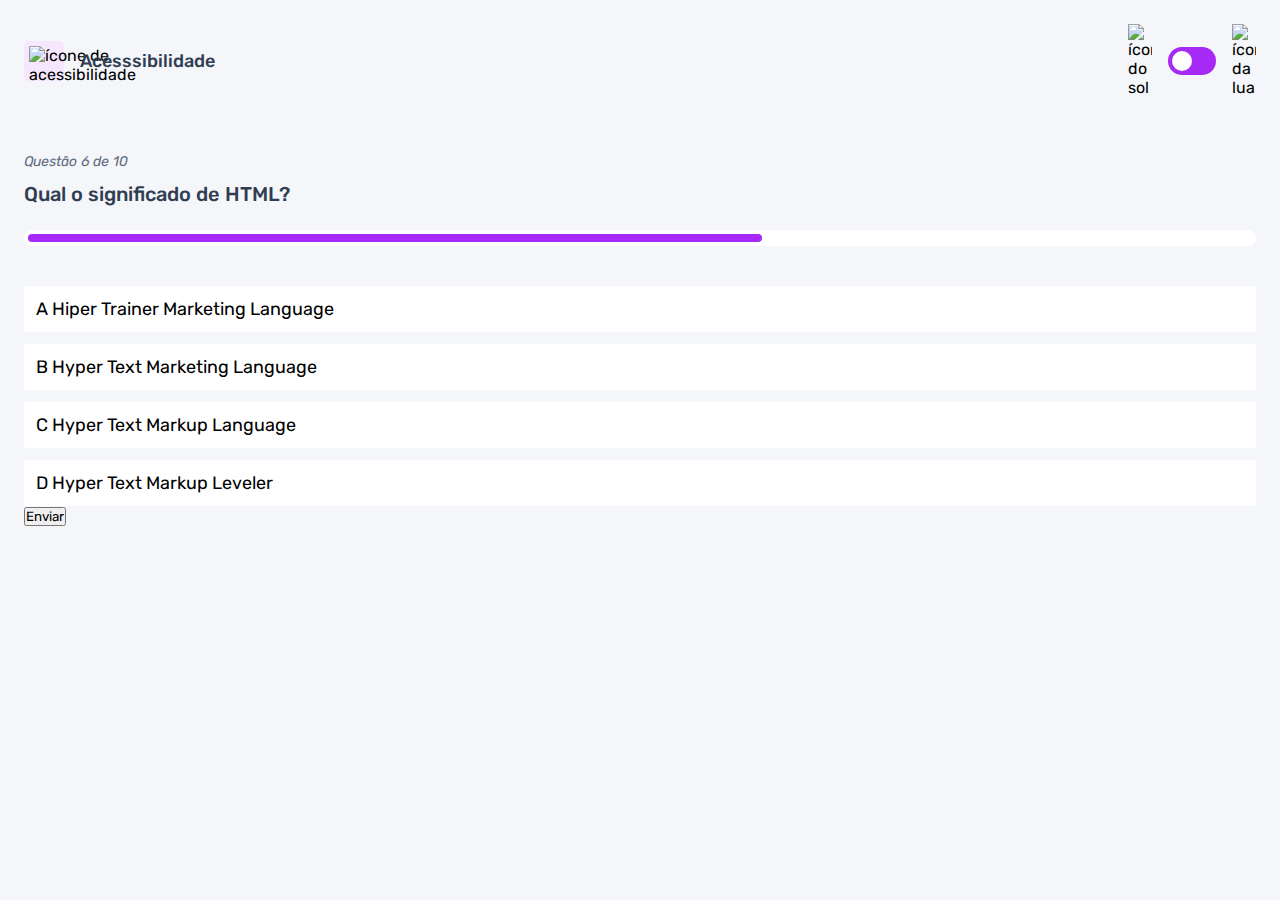
==== pages/quiz/quiz.html @ 2f04f4eb "estilização da página do quiz na metade." ====
<!DOCTYPE html>
<html lang="en">
<head>
    <meta charset="UTF-8">
    <meta name="viewport" content="width=device-width, initial-scale=1.0">
    <link rel="preconnect" href="https://fonts.googleapis.com">
    <link rel="preconnect" href="https://fonts.gstatic.com" crossorigin>
    <link href="https://fonts.googleapis.com/css2?family=Rubik:ital,wght@0,300..900;1,300..900&display=swap" rel="stylesheet">
    <link rel="stylesheet" href="quiz.css">
    <title>Quiz App</title>
</head>
<body>
    <header>
        <div class="assunto">
            <dvi class="assunto_icone">
                <img src="../../assets/images/icon-accessibility.svg" alt="ícone de acessibilidade">
            </dvi>

            <h1>Acesssibilidade</h1>
        </div>

        <div class="tema">
            <img src="../..//assets/images/icon-sun-dark.svg" alt="ícone do sol">
            <button>
                <div></div>
            </button>
            <img src="../../assets/images/icon-moon-dark.svg" alt="ícone da lua"
        </div>
    </header>

    <main>
        <section class="pergunta">
            <p>Questão 6 de 10</p>

            <h2>Qual o significado de HTML?</h2>

            <div class="barra_progresso">
                <div></div>
            </div>
        </section>

        <section class="alternativas">
            <form action="">
                <label for="alternativa_a">
                    <input type="radio" id="alternativa_a">
                    
                    <div>
                        <span>A</span>
                        Hiper Trainer Marketing Language
                    </div>
                </label>

                <label for="alternativa_b">
                    <input type="radio" id="alternativa_b">

                    <div>
                        <span>B</span>
                        Hyper Text Marketing Language
                    </div>
                </label>

                <label for="alternativa_c">
                    <input type="radio" id="alternativa_c">

                    <div>
                        <span>C</span>
                        Hyper Text Markup Language
                    </div>
                </label>

                <label for="alternativa_d">
                    <input type="radio" id="alternativa_d">

                    <div>
                        <span>D</span>
                        Hyper Text Markup Leveler
                    </div>
                </label>
            </form>

            <button>Enviar</button>
        </section>
    </main>
</body>
</html>
---- pages/quiz/quiz.css ----
* {
    margin: 0;
    padding: 0;
    box-sizing: border-box;
    font-family: "Rubik", sans-serif;
    -webkit-font-smoothing: antialiased;
}

:root {
    --bg-color: #f4f6fa;
    --purple: #a729f5;
    --primary-text-color: #313e51;
    --secondary-text-color: #626c7f;
    --button-bg: #fff;
    --shadow: 0px 16px 40px 0px rgba(143, 160, 193, 0.14);
    --bg-html: #fff1e9;
    --bg-css: #e0fdef;
    --bg-javascript: #ebf0ff;
    --bg-acessibilidade: #f6e7ff;
    --white: #fff;
    --bg-mobile: url(../../assets/images/pattern-background-mobile-light.svg);
    --bg-desktop: url(../../assests/images/pattern-background-desktop-light.svg);
}

body.escuro {
    --bg-color: #313e51;
    --bg-mobile: url(../../assets/images/pattern-background-mobile-dark.svg);
    --bg-desktop: url(../../assests/images/pattern-background-desktop-dark.svg);
    --primary-text-color: #fff;
    --secondary-text-color: #abc1e1;
    --button-bg: #3b4d66;
    --shadow: 0px 16px 40px 0px rgba(49, 62, 81, 0.14);
}

body {
    height: 100svh;
    background: var(--bg-mobile) var(--bg-color);
    background-repeat: no-repeat;
    background-size: cover;
}

header {
    display: flex;
    justify-content: space-between;
    padding: 16px 24px;
}

.assunto {
    display: flex;
    align-items: center;
    gap: 16px;
}

.assunto_icone {
    background: var(--bg-acessibilidade);
    width: 40px;
    height: 40px;
    padding: 5px;
    border-radius: 5px;
}

.assunto_icone img {
    width: 100%
}

.assunto h1 {
    font-size: 18px;
    font-weight: 500;
    color: var(--primary-text-color)
}

.tema {
    padding: 8px 0;
    display: flex;
    align-items: center;
    gap: 8px;
}

.tema img {
    width: 16px;
}

.tema button {
    height: 20px;
    width: 32px;
    background: var(--purple);
    border: 0;
    border-radius: 999px;
    padding: 4px;
}

.tema button div {
    background: var(--white);
    width: 12px;
    height: 12px;
    border-radius: 999px;
}

main {
    padding: 32px 24px;
}

.pergunta {
    margin-bottom: 40px;
}

.pergunta p {
    font-style: italic;
    font-size: 14px;
    color: var(--secondary-text-color);
    margin-bottom: 12px;
}

.pergunta h2 {
    font-size: 20px;
    font-weight: 500;
    color: var(--primary-text-color);
    line-height: 24px;
    margin-bottom: 24px;
}

.barra_progresso {
    background: var(--button-bg);
    height: 16px;
    padding: 4px;
    border-radius: 999px;
}

.barra_progresso div {
    height: 100%;
    width: 60%;
    background: var(--purple);
    border-radius: 999px;
}

.alternativas form {
    display: flex;
    flex-direction: column;
    gap: 12px;
}

.alternativas label {
    display: block;
    background: var(--button-bg);
    padding: 12px;
    font-size: 18px;
}

.alternativas input {
    display: none;
}

@media(min-width: 1100px) {
    .tema {
        gap: 16px;
    }

    .tema img {
       width: 24px; 
    }

    .tema button {
        width: 48px;
        height: 28px;
    }

    .tema button div {
        width: 20px;
        height: 20px;
    }
}
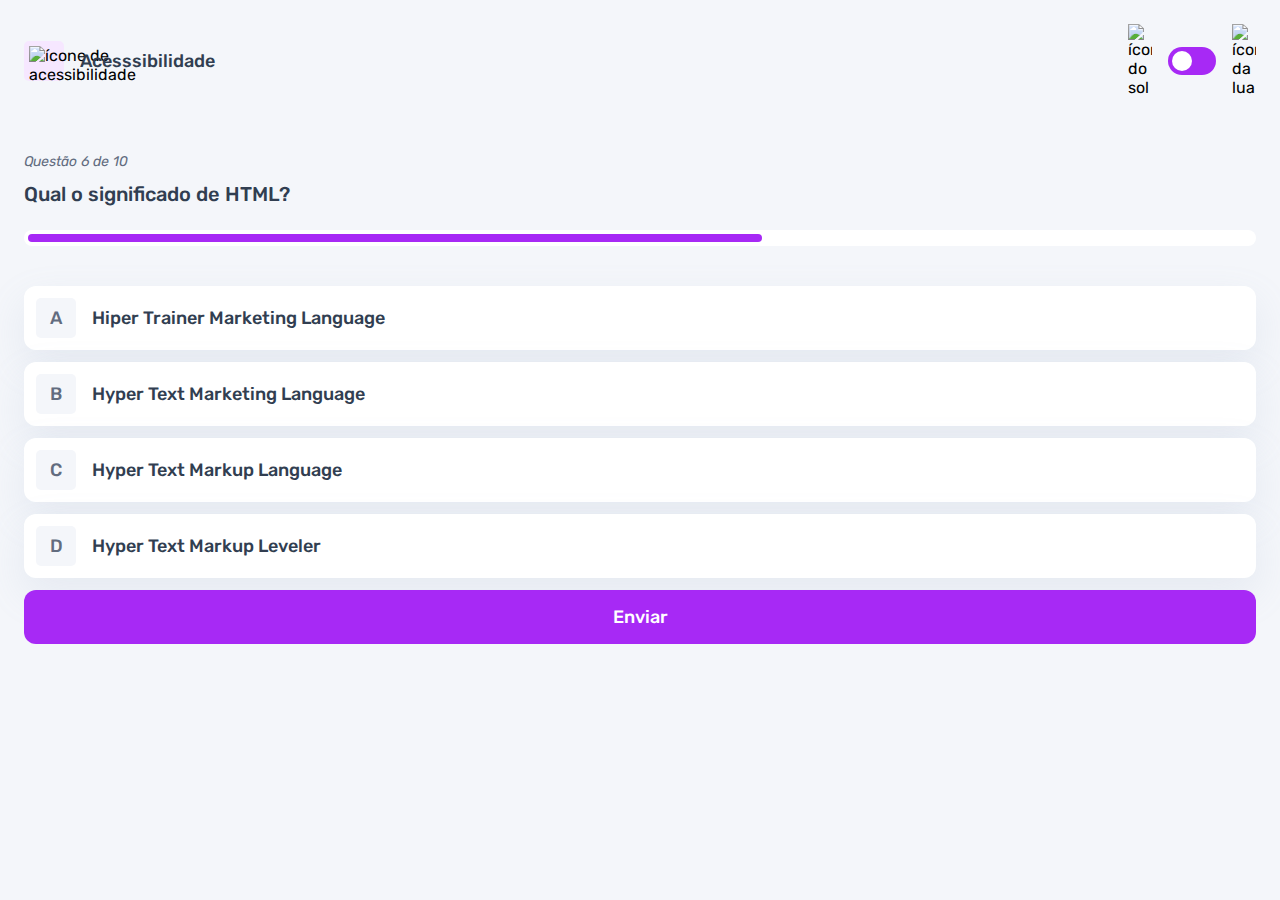
==== commit 522f0493: "adicionado o efeito de seleção nas alternativas." ====
--- a/pages/quiz/quiz.html
+++ b/pages/quiz/quiz.html
@@ -42,7 +42,7 @@
         <section class="alternativas">
             <form action="">
                 <label for="alternativa_a">
-                    <input type="radio" id="alternativa_a">
+                    <input type="radio" id="alternativa_a" name="alternativa">
                     
                     <div>
                         <span>A</span>
@@ -51,7 +51,7 @@
                 </label>
 
                 <label for="alternativa_b">
-                    <input type="radio" id="alternativa_b">
+                    <input type="radio" id="alternativa_b" name="alternativa">
 
                     <div>
                         <span>B</span>
@@ -60,7 +60,7 @@
                 </label>
 
                 <label for="alternativa_c">
-                    <input type="radio" id="alternativa_c">
+                    <input type="radio" id="alternativa_c" name="alternativa">
 
                     <div>
                         <span>C</span>
@@ -69,7 +69,7 @@
                 </label>
 
                 <label for="alternativa_d">
-                    <input type="radio" id="alternativa_d">
+                    <input type="radio" id="alternativa_d" name="alternativa">
 
                     <div>
                         <span>D</span>
--- a/pages/quiz/quiz.css
+++ b/pages/quiz/quiz.css
@@ -18,6 +18,8 @@
     --bg-javascript: #ebf0ff;
     --bg-acessibilidade: #f6e7ff;
     --white: #fff;
+    --green: #26d782;
+    --red: #ee5454;
     --bg-mobile: url(../../assets/images/pattern-background-mobile-light.svg);
     --bg-desktop: url(../../assests/images/pattern-background-desktop-light.svg);
 }
@@ -137,6 +139,7 @@
     display: flex;
     flex-direction: column;
     gap: 12px;
+    margin-bottom: 12px;
 }
 
 .alternativas label {
@@ -144,10 +147,55 @@
     background: var(--button-bg);
     padding: 12px;
     font-size: 18px;
+    font-weight: 500;
+    border-radius: 12px;
+    box-shadow: var(--shadow);
+    color: var(--primary-text-color);
+}
+
+.alternativas label:has(input:checked){
+    outline: 3px solid var(--purple);
+
+    & span {
+        background: var(--purple);
+        color: var(--white)
+    }
 }
 
 .alternativas input {
     display: none;
+}
+
+.alternativas div {
+    display: flex;
+    align-items: center;
+    gap: 16px;
+}
+
+.alternativas div span {
+    display: block;
+    width: 40px;
+    height: 40px;
+    background: var(--bg-color);
+    border-radius: 5px;
+    color: var(--secondary-text-color);
+
+    display: flex;
+    align-items: center;
+    justify-content: center;
+    flex-shrink: 0;
+}
+
+.alternativas button {
+    padding: 16px;
+    border-radius: 12px;
+    border: none;
+    background: var(--purple);
+    color: var(--white);
+    width: 100%;
+
+    font-size: 18px;
+    font-weight: 500;
 }
 
 @media(min-width: 1100px) {
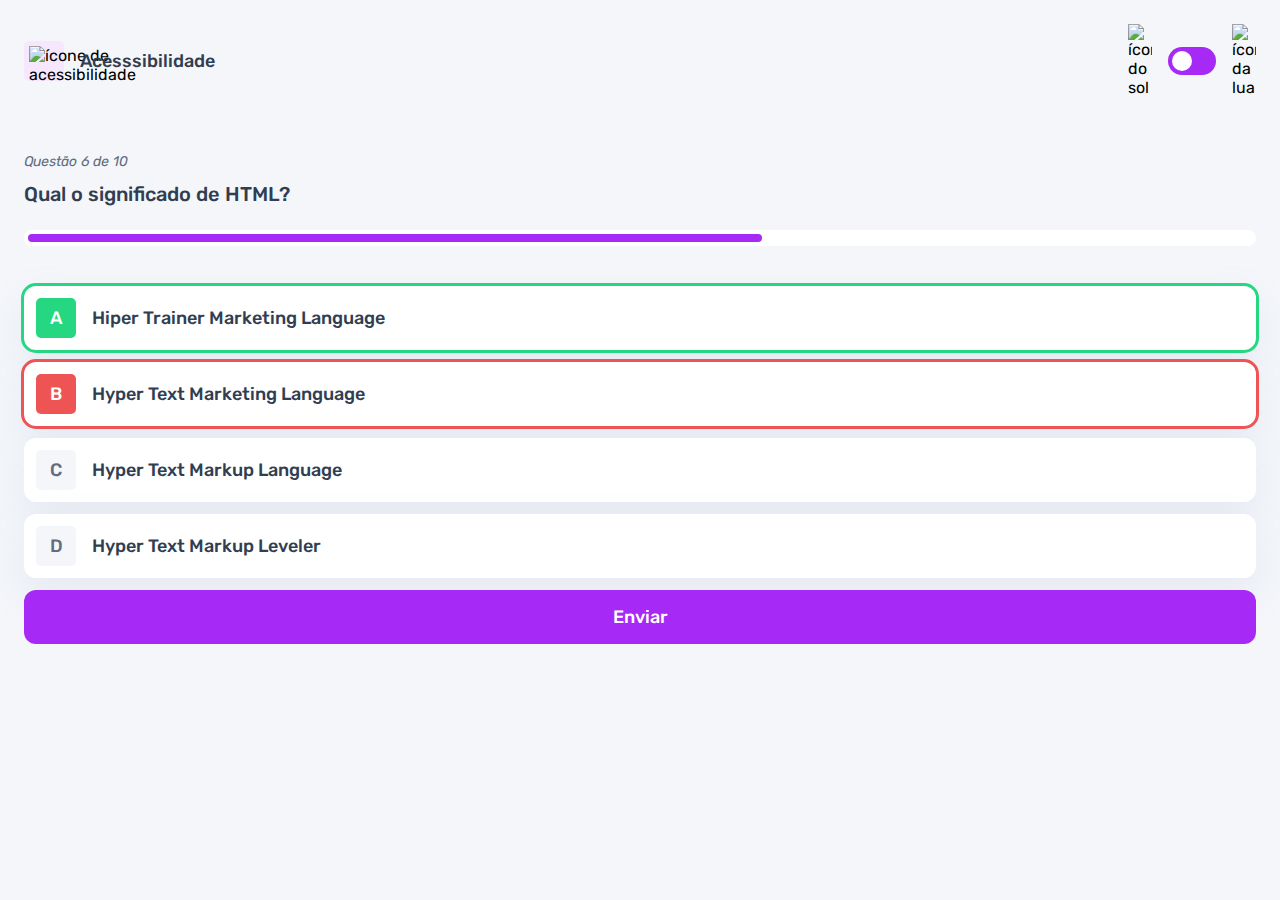
==== commit f78d6fd0: "adicionado o efeito para alternativas erradas e corretas." ====
--- a/pages/quiz/quiz.html
+++ b/pages/quiz/quiz.html
@@ -41,7 +41,7 @@
 
         <section class="alternativas">
             <form action="">
-                <label for="alternativa_a">
+                <label for="alternativa_a" id="correta">
                     <input type="radio" id="alternativa_a" name="alternativa">
                     
                     <div>
@@ -50,7 +50,7 @@
                     </div>
                 </label>
 
-                <label for="alternativa_b">
+                <label for="alternativa_b" id="errada">
                     <input type="radio" id="alternativa_b" name="alternativa">
 
                     <div>
--- a/pages/quiz/quiz.css
+++ b/pages/quiz/quiz.css
@@ -162,6 +162,24 @@
     }
 }
 
+.alternativas label#correta {
+    outline: 3px solid var(--green);
+
+    & span {
+        background: var(--green);
+        color: var(--white);
+    }
+}
+
+.alternativas label#errada {
+    outline: 3px solid var(--red);
+
+    & span {
+        background: var(--red);
+        color: var(--white);
+    }
+}
+
 .alternativas input {
     display: none;
 }
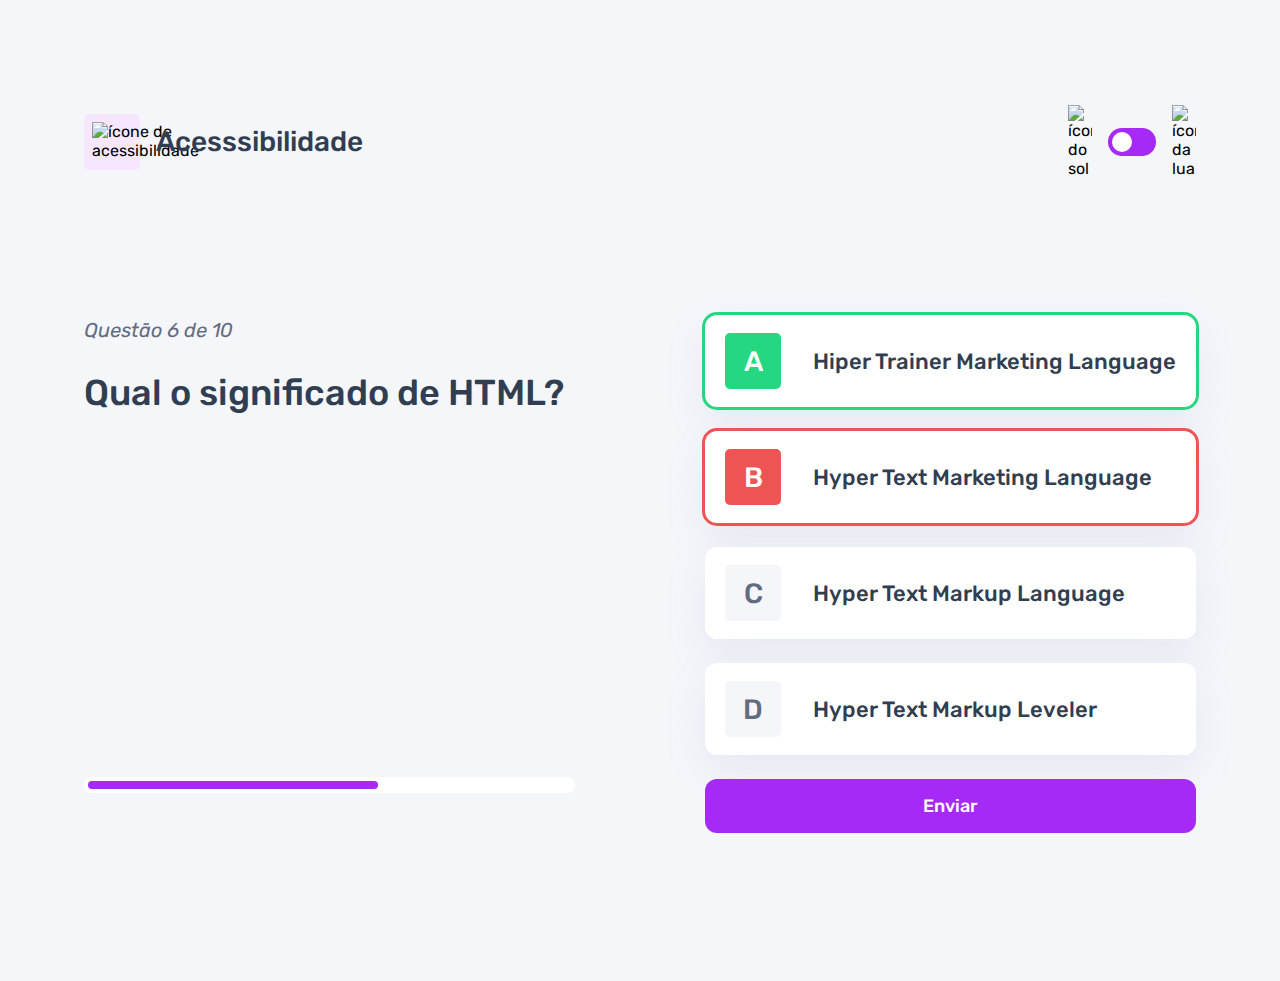
==== commit d290467b: "adicionada a responsividade para desktop." ====
--- a/pages/quiz/quiz.html
+++ b/pages/quiz/quiz.html
@@ -30,10 +30,11 @@
 
     <main>
         <section class="pergunta">
-            <p>Questão 6 de 10</p>
+            <div>
+                <p>Questão 6 de 10</p>
 
-            <h2>Qual o significado de HTML?</h2>
-
+                <h2>Qual o significado de HTML?</h2>
+            </div>
             <div class="barra_progresso">
                 <div></div>
             </div>
--- a/pages/quiz/quiz.css
+++ b/pages/quiz/quiz.css
@@ -217,6 +217,22 @@
 }
 
 @media(min-width: 1100px) {
+    header {
+        margin-block: 81px;
+        max-width: 1160px;
+        margin-inline: auto;
+    }
+
+    .assunto_icone {
+        width: 56px;
+        height: 56px;
+        padding: 8px;
+    }
+
+    .assunto h1 {
+        font-size: 28px;
+    }
+    
     .tema {
         gap: 16px;
     }
@@ -234,4 +250,57 @@
         width: 20px;
         height: 20px;
     }
+
+    main {
+        max-width: 1160px;
+        margin-inline: auto;
+
+        display: flex;
+        gap: 130px;
+    }
+
+    section {
+        width: 100%;
+    }
+
+    .pergunta {
+        display: flex;
+        flex-direction: column;
+        justify-content: space-between;
+    }
+
+    .pergunta p {
+        font-size: 20px;
+        line-height: 30px;
+        margin-bottom: 27px;
+    }
+
+    .pergunta h2 {
+        font-size: 36px;
+        line-height: 42px;
+    }
+
+    .alternativas form {
+        gap: 24px;
+        margin-bottom: 24px;
+    }
+
+    .alternativas label {
+        font-size: 22px;
+        padding: 18px 20px;
+    }
+
+    .alternativas div {
+        gap: 32px;
+    }
+
+    .alternativas div span {
+        width: 56px;
+        height: 56px;
+        font-size: 28px;
+    }
+
+    .alternativas :no-button {
+        font-size: 22px;
+    }
 }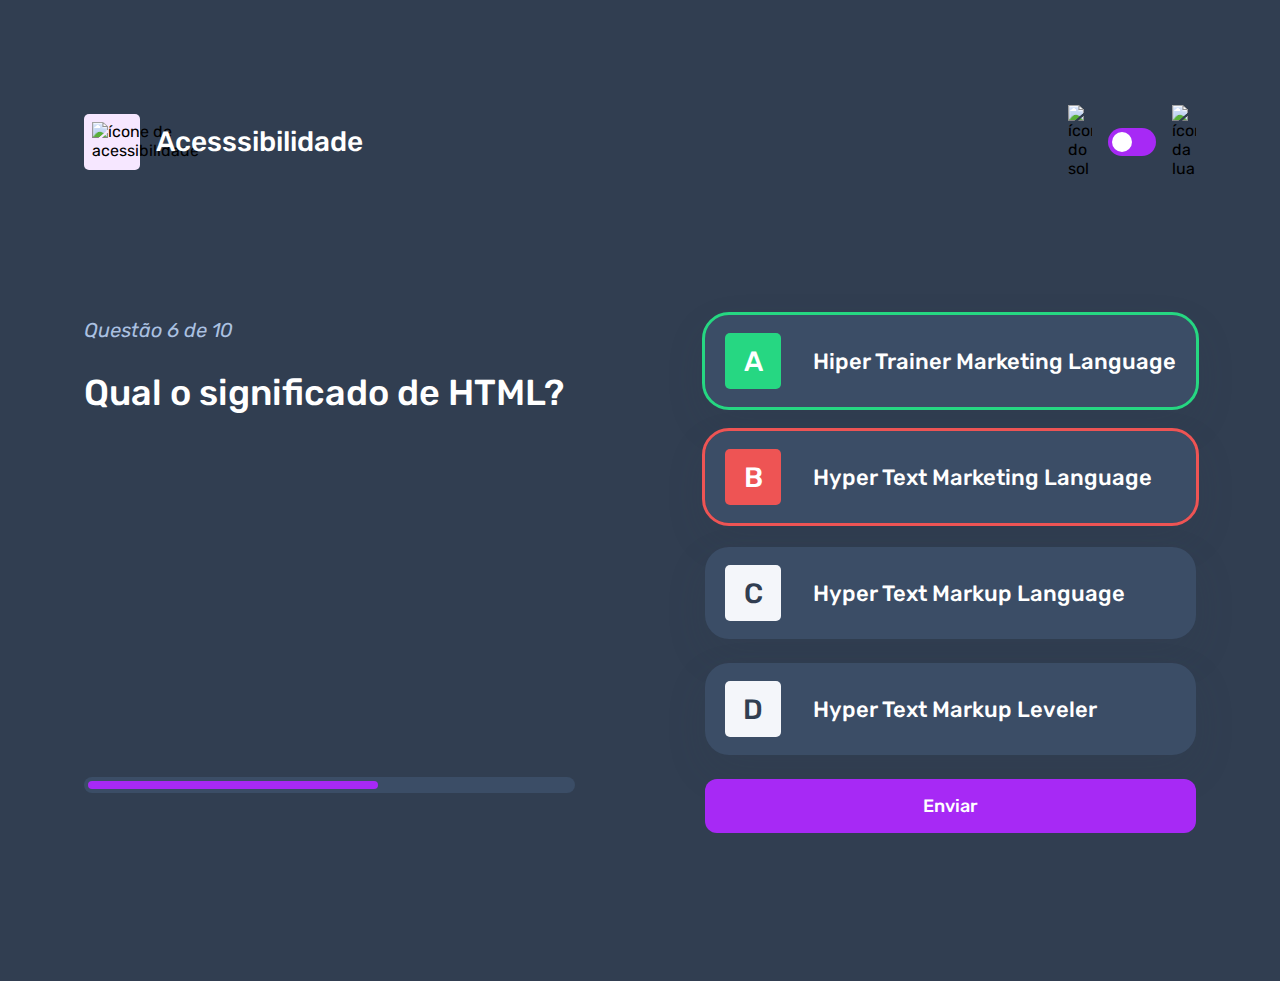
==== commit b08e0235: "ajuste das cores do tema dark." ====
--- a/pages/quiz/quiz.html
+++ b/pages/quiz/quiz.html
@@ -9,7 +9,7 @@
     <link rel="stylesheet" href="quiz.css">
     <title>Quiz App</title>
 </head>
-<body>
+<body class="escuro">
     <header>
         <div class="assunto">
             <dvi class="assunto_icone">
--- a/pages/quiz/quiz.css
+++ b/pages/quiz/quiz.css
@@ -8,7 +8,10 @@
 
 :root {
     --bg-color: #f4f6fa;
+    --bg-span:#f4f6fa;
+    --color-span: #626c7f;
     --purple: #a729f5;
+    --purple-hover: rgb(167, 41, 245, 0.7);
     --primary-text-color: #313e51;
     --secondary-text-color: #626c7f;
     --button-bg: #fff;
@@ -26,6 +29,7 @@
 
 body.escuro {
     --bg-color: #313e51;
+    --color-span: #313e51;
     --bg-mobile: url(../../assets/images/pattern-background-mobile-dark.svg);
     --bg-desktop: url(../../assests/images/pattern-background-desktop-dark.svg);
     --primary-text-color: #fff;
@@ -151,6 +155,14 @@
     border-radius: 12px;
     box-shadow: var(--shadow);
     color: var(--primary-text-color);
+    cursor: pointer;
+}
+
+.alternativas label:hover {
+    & span {
+        background: var(--bg-acessibilidade);
+        color: var(--purple)
+    }
 }
 
 .alternativas label:has(input:checked){
@@ -194,9 +206,9 @@
     display: block;
     width: 40px;
     height: 40px;
-    background: var(--bg-color);
+    background: var(--bg-span);
     border-radius: 5px;
-    color: var(--secondary-text-color);
+    color: var(--color-span);
 
     display: flex;
     align-items: center;
@@ -214,6 +226,12 @@
 
     font-size: 18px;
     font-weight: 500;
+    transition: background 0.3s;
+}
+
+.alternativas button:hover {
+    background: var(--purple-hover);
+    cursor: pointer;
 }
 
 @media(min-width: 1100px) {
@@ -288,6 +306,7 @@
     .alternativas label {
         font-size: 22px;
         padding: 18px 20px;
+        border-radius: 24px;
     }
 
     .alternativas div {
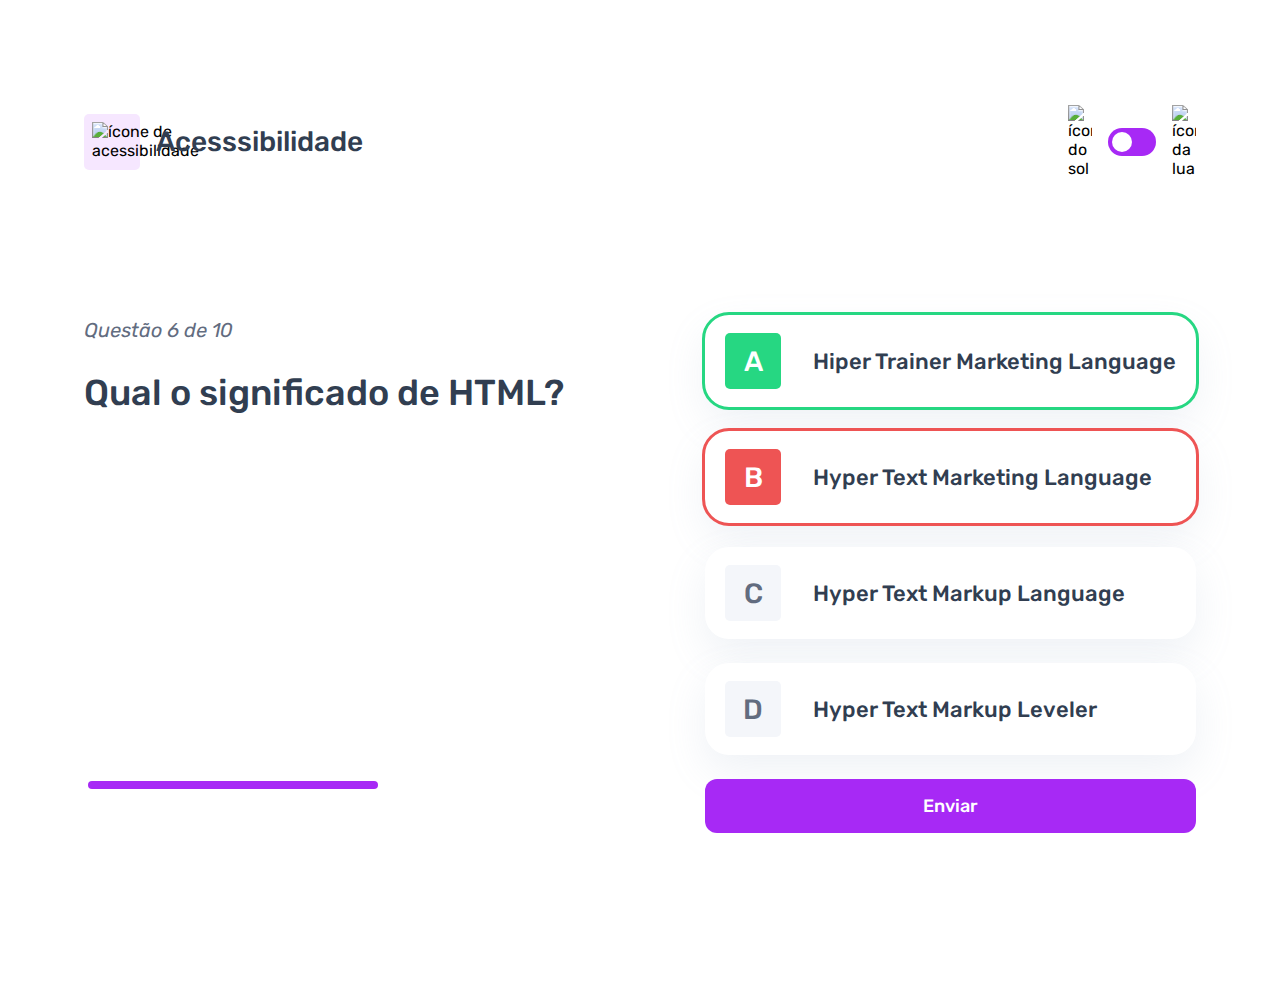
==== commit 5148bb83: "ajuste do fundo para o desktop no quiz.html" ====
--- a/pages/quiz/quiz.html
+++ b/pages/quiz/quiz.html
@@ -9,7 +9,7 @@
     <link rel="stylesheet" href="quiz.css">
     <title>Quiz App</title>
 </head>
-<body class="escuro">
+<body>
     <header>
         <div class="assunto">
             <dvi class="assunto_icone">
--- a/pages/quiz/quiz.css
+++ b/pages/quiz/quiz.css
@@ -235,6 +235,12 @@
 }
 
 @media(min-width: 1100px) {
+    body {
+        background: var(--bg-desktop) var (--bg-color);
+        background-size: cover;
+        background-repeat: no-repeat;
+    }
+
     header {
         margin-block: 81px;
         max-width: 1160px;
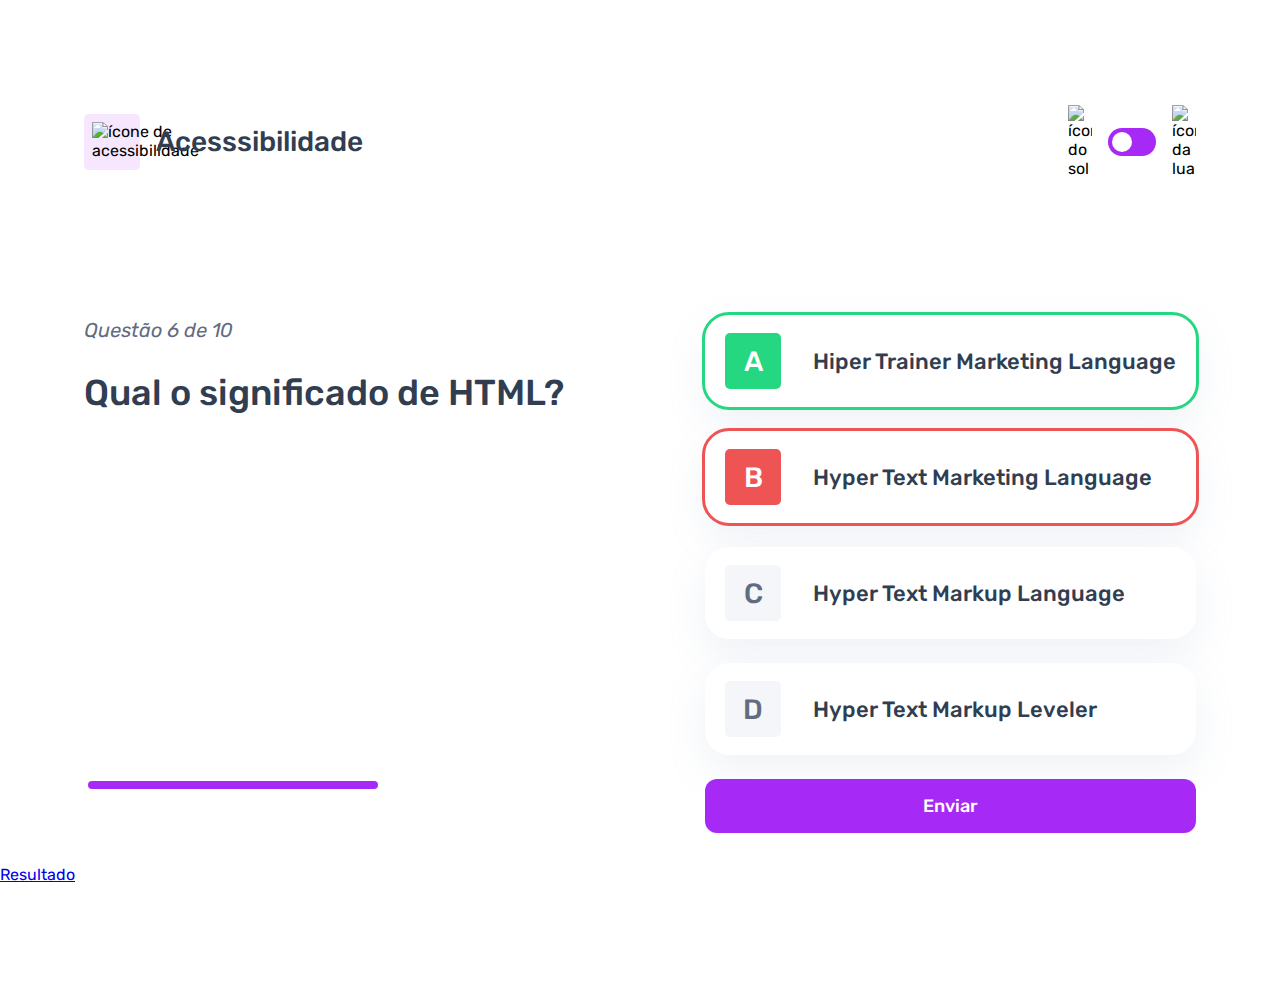
==== commit b35b7d31: "adição do header no resultado.html" ====
--- a/pages/quiz/quiz.html
+++ b/pages/quiz/quiz.html
@@ -82,5 +82,7 @@
             <button>Enviar</button>
         </section>
     </main>
+
+    <a href="../resultado/resultado.html">Resultado</a>
 </body>
 </html>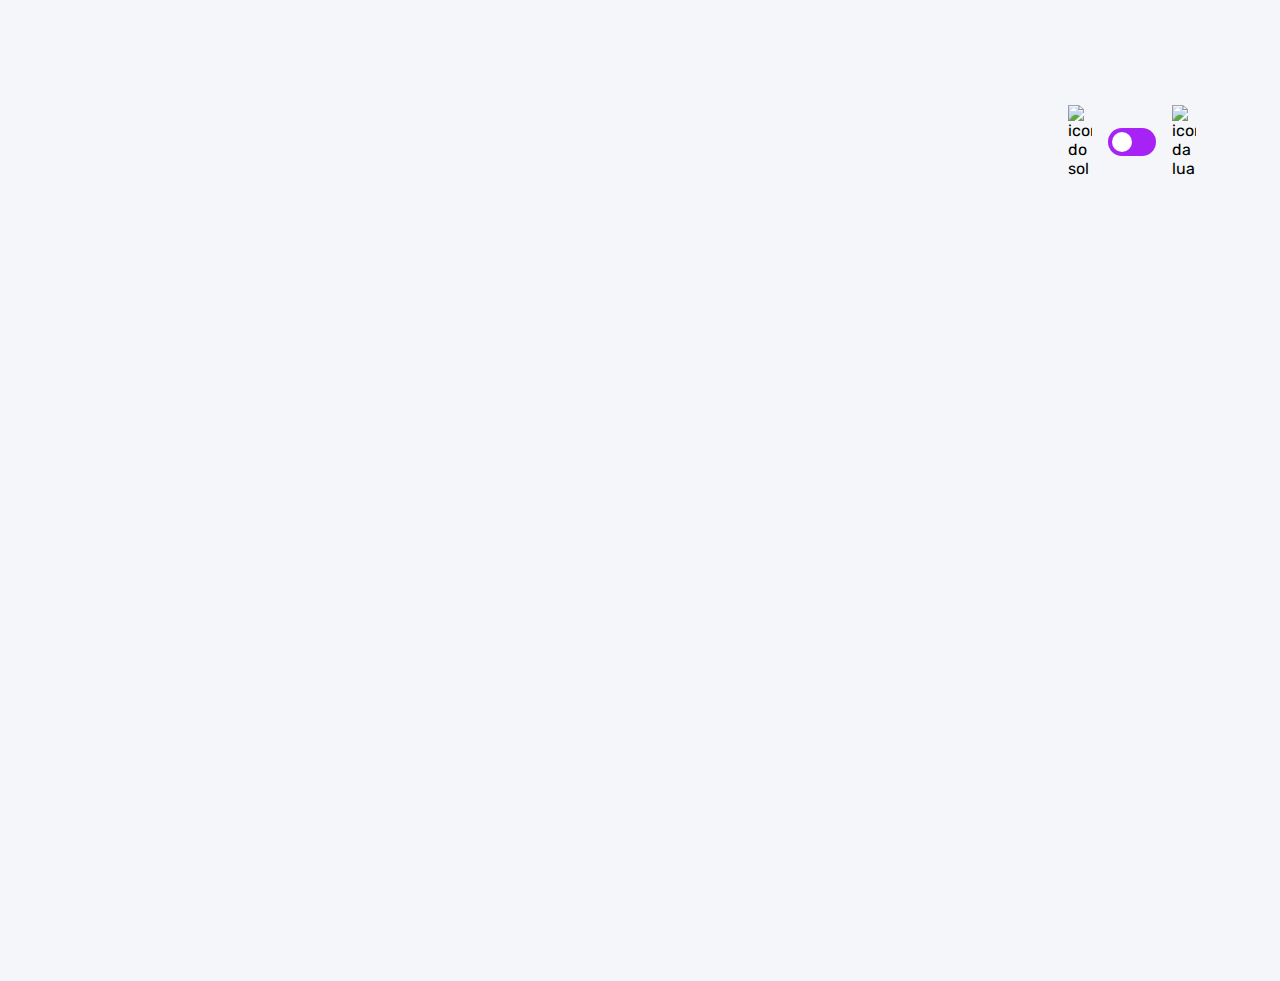
==== commit 4e32b880: "ajuste do h2 da pagina resultados para o desktop" ====
--- a/pages/quiz/quiz.html
+++ b/pages/quiz/quiz.html
@@ -1,5 +1,5 @@
 <!DOCTYPE html>
-<html lang="en">
+<html lang="pt-BR">
 <head>
     <meta charset="UTF-8">
     <meta name="viewport" content="width=device-width, initial-scale=1.0">
@@ -7,82 +7,31 @@
     <link rel="preconnect" href="https://fonts.gstatic.com" crossorigin>
     <link href="https://fonts.googleapis.com/css2?family=Rubik:ital,wght@0,300..900;1,300..900&display=swap" rel="stylesheet">
     <link rel="stylesheet" href="quiz.css">
+    <script src="./quiz.js" type="module" defer></script>
     <title>Quiz App</title>
 </head>
 <body>
     <header>
         <div class="assunto">
-            <dvi class="assunto_icone">
-                <img src="../../assets/images/icon-accessibility.svg" alt="ícone de acessibilidade">
-            </dvi>
+            <div class="assunto_icone">
+                <img src="" alt="">
+            </div>
 
-            <h1>Acesssibilidade</h1>
+            <h1></h1>
         </div>
 
         <div class="tema">
-            <img src="../..//assets/images/icon-sun-dark.svg" alt="ícone do sol">
+            <img src="../../assets/images/icon-sun-dark.svg" alt="icone do sol">
             <button>
                 <div></div>
             </button>
-            <img src="../../assets/images/icon-moon-dark.svg" alt="ícone da lua"
+            <img src="../../assets/images/icon-moon-dark.svg" alt="icone da lua">
         </div>
     </header>
 
     <main>
-        <section class="pergunta">
-            <div>
-                <p>Questão 6 de 10</p>
-
-                <h2>Qual o significado de HTML?</h2>
-            </div>
-            <div class="barra_progresso">
-                <div></div>
-            </div>
-        </section>
-
-        <section class="alternativas">
-            <form action="">
-                <label for="alternativa_a" id="correta">
-                    <input type="radio" id="alternativa_a" name="alternativa">
-                    
-                    <div>
-                        <span>A</span>
-                        Hiper Trainer Marketing Language
-                    </div>
-                </label>
-
-                <label for="alternativa_b" id="errada">
-                    <input type="radio" id="alternativa_b" name="alternativa">
-
-                    <div>
-                        <span>B</span>
-                        Hyper Text Marketing Language
-                    </div>
-                </label>
-
-                <label for="alternativa_c">
-                    <input type="radio" id="alternativa_c" name="alternativa">
-
-                    <div>
-                        <span>C</span>
-                        Hyper Text Markup Language
-                    </div>
-                </label>
-
-                <label for="alternativa_d">
-                    <input type="radio" id="alternativa_d" name="alternativa">
-
-                    <div>
-                        <span>D</span>
-                        Hyper Text Markup Leveler
-                    </div>
-                </label>
-            </form>
-
-            <button>Enviar</button>
-        </section>
+        
     </main>
 
-    <a href="../resultado/resultado.html">Resultado</a>
 </body>
 </html>--- a/pages/quiz/quiz.css
+++ b/pages/quiz/quiz.css
@@ -8,30 +8,30 @@
 
 :root {
     --bg-color: #f4f6fa;
-    --bg-span:#f4f6fa;
+    --bg-span: #f4f6fa;
     --color-span: #626c7f;
-    --purple: #a729f5;
-    --purple-hover: rgb(167, 41, 245, 0.7);
-    --primary-text-color: #313e51;
+    --purple: #a722f5;
+    --purple-hover: rgba(167, 34, 245, 0.7);
+    --white: #fff;
+    --primary-text-color: #313E51;
     --secondary-text-color: #626c7f;
     --button-bg: #fff;
-    --shadow: 0px 16px 40px 0px rgba(143, 160, 193, 0.14);
+    --shadow: 0px 16px 40px 0px rgba(143, 168, 193, 0.14);
     --bg-html: #fff1e9;
     --bg-css: #e0fdef;
     --bg-javascript: #ebf0ff;
     --bg-acessibilidade: #f6e7ff;
-    --white: #fff;
     --green: #26d782;
     --red: #ee5454;
     --bg-mobile: url(../../assets/images/pattern-background-mobile-light.svg);
-    --bg-desktop: url(../../assests/images/pattern-background-desktop-light.svg);
+    --bg-desktop: url(../../assets/images/pattern-background-desktop-light.svg);
 }
 
 body.escuro {
     --bg-color: #313e51;
     --color-span: #313e51;
     --bg-mobile: url(../../assets/images/pattern-background-mobile-dark.svg);
-    --bg-desktop: url(../../assests/images/pattern-background-desktop-dark.svg);
+    --bg-desktop: url(../../assets/images/pattern-background-desktop-dark.svg);
     --primary-text-color: #fff;
     --secondary-text-color: #abc1e1;
     --button-bg: #3b4d66;
@@ -58,7 +58,6 @@
 }
 
 .assunto_icone {
-    background: var(--bg-acessibilidade);
     width: 40px;
     height: 40px;
     padding: 5px;
@@ -66,17 +65,33 @@
 }
 
 .assunto_icone img {
-    width: 100%
+    width: 100%;
+}
+
+.assunto_icone.html {
+    background: var(--bg-html);
+}
+
+.assunto_icone.css {
+    background: var(--bg-css);
+}
+
+.assunto_icone.javascript {
+    background: var(--bg-javascript);
+}
+
+.assunto_icone.acessibilidade {
+    background: var(--bg-acessibilidade);
 }
 
 .assunto h1 {
     font-size: 18px;
     font-weight: 500;
-    color: var(--primary-text-color)
+    color: var(--primary-text-color);
 }
 
 .tema {
-    padding: 8px 0;
+    padding: 8px 0px;
     display: flex;
     align-items: center;
     gap: 8px;
@@ -93,6 +108,8 @@
     border: 0;
     border-radius: 999px;
     padding: 4px;
+    display: flex;
+    cursor: pointer;
 }
 
 .tema button div {
@@ -134,10 +151,10 @@
 
 .barra_progresso div {
     height: 100%;
-    width: 60%;
     background: var(--purple);
     border-radius: 999px;
 }
+
 
 .alternativas form {
     display: flex;
@@ -148,8 +165,8 @@
 
 .alternativas label {
     display: block;
+    padding: 12px;
     background: var(--button-bg);
-    padding: 12px;
     font-size: 18px;
     font-weight: 500;
     border-radius: 12px;
@@ -161,16 +178,16 @@
 .alternativas label:hover {
     & span {
         background: var(--bg-acessibilidade);
-        color: var(--purple)
-    }
-}
-
-.alternativas label:has(input:checked){
+        color: var(--purple);
+    }
+}
+
+.alternativas label:has(input:checked) {
     outline: 3px solid var(--purple);
 
     & span {
         background: var(--purple);
-        color: var(--white)
+        color: var(--white);
     }
 }
 
@@ -191,6 +208,7 @@
         color: var(--white);
     }
 }
+
 
 .alternativas input {
     display: none;
@@ -236,7 +254,7 @@
 
 @media(min-width: 1100px) {
     body {
-        background: var(--bg-desktop) var (--bg-color);
+        background: var(--bg-desktop) var(--bg-color);
         background-size: cover;
         background-repeat: no-repeat;
     }
@@ -262,7 +280,7 @@
     }
 
     .tema img {
-       width: 24px; 
+        width: 24px;
     }
 
     .tema button {
@@ -292,7 +310,7 @@
         flex-direction: column;
         justify-content: space-between;
     }
-
+    
     .pergunta p {
         font-size: 20px;
         line-height: 30px;
@@ -325,7 +343,7 @@
         font-size: 28px;
     }
 
-    .alternativas :no-button {
+    .alternativas button {
         font-size: 22px;
     }
 }